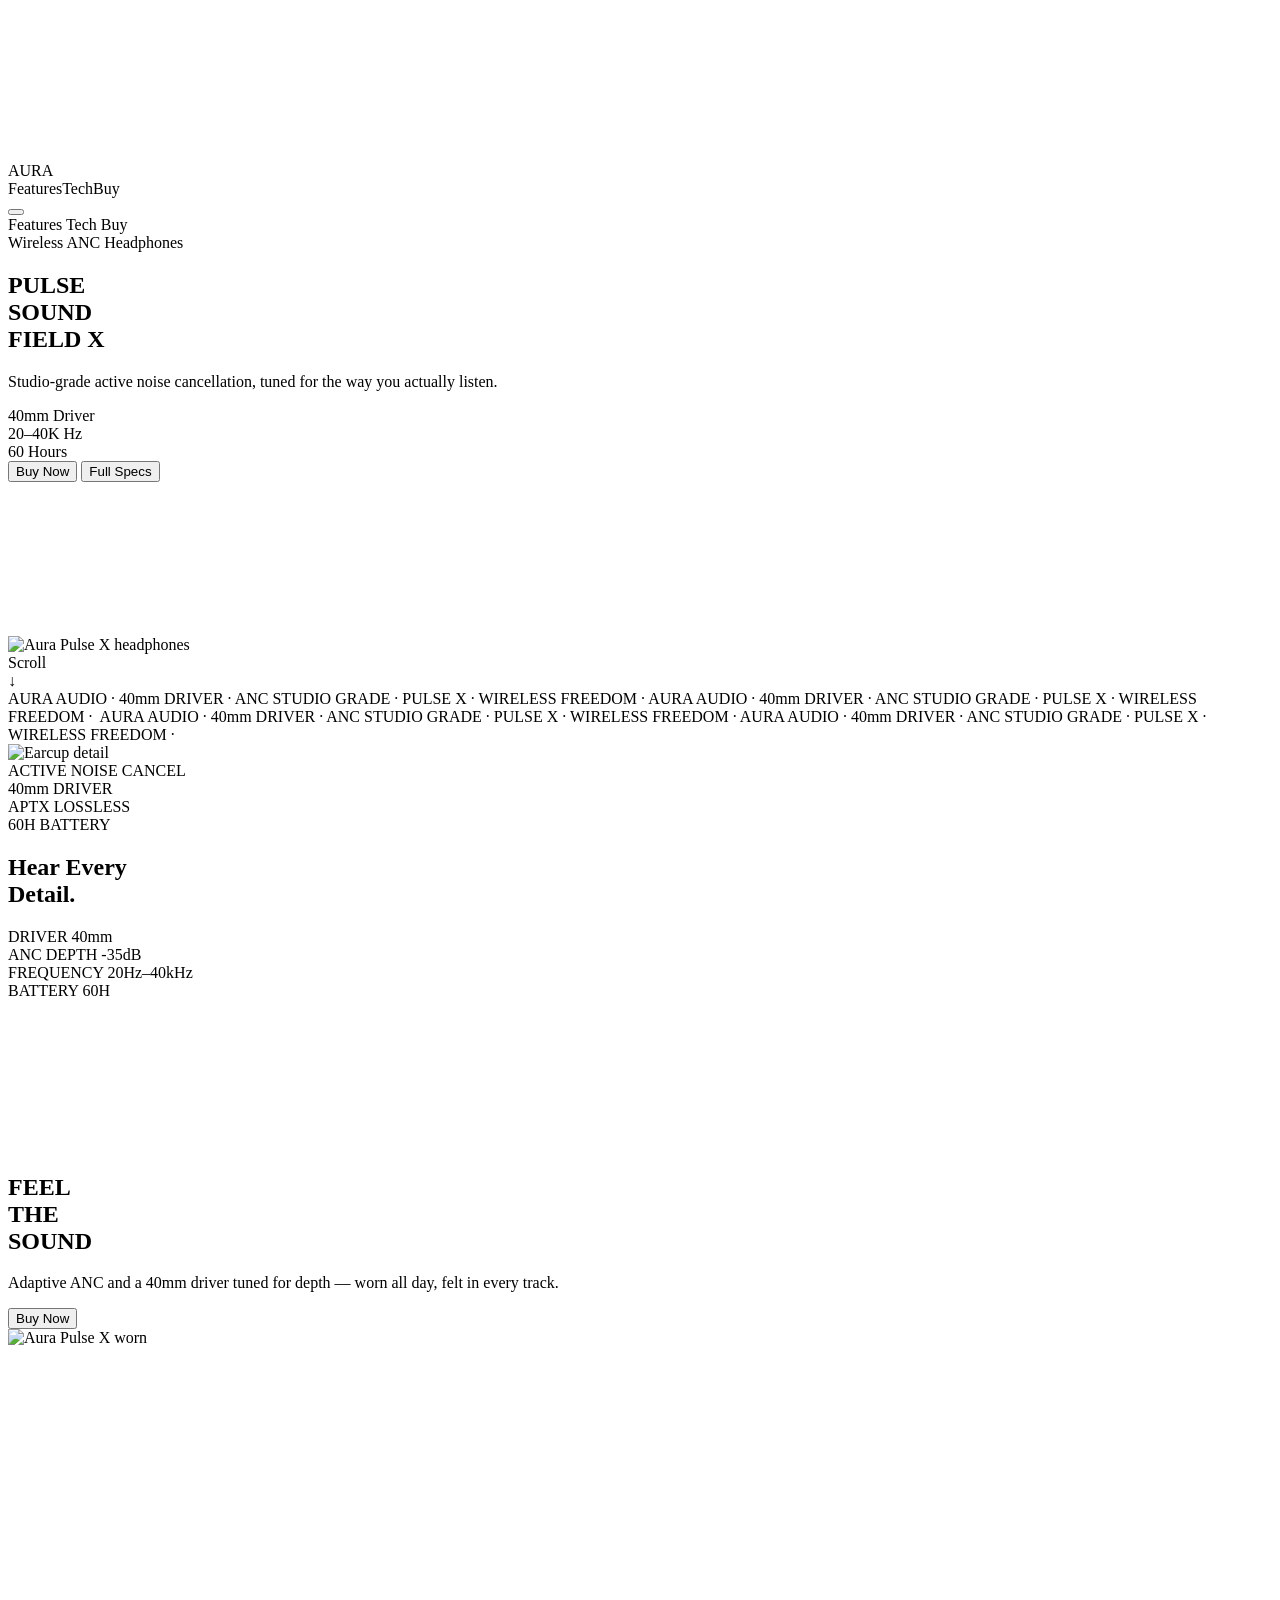
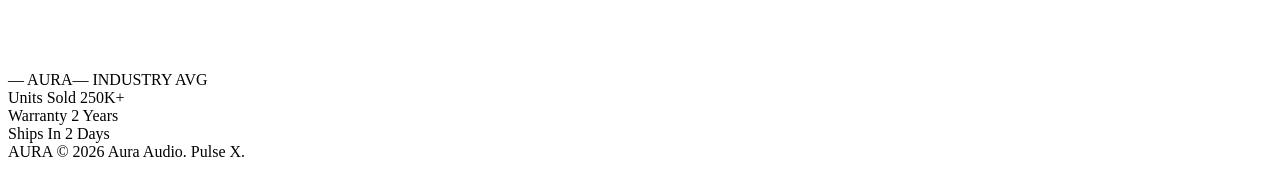
==== index.html @ ed6554eb "Add files via upload" ====
<!DOCTYPE html>
<html lang="en">
<head>
<meta charset="utf-8">
<title>Aura Pulse X — Wireless ANC Headphones</title>
<meta name="viewport" content="width=device-width, initial-scale=1">
<meta name="description" content="Aura Pulse X — studio-grade active noise cancellation wireless headphones. 40mm driver, 60 hour battery, aptX lossless.">
<link rel="preconnect" href="https://fonts.googleapis.com">
<link rel="preconnect" href="https://fonts.gstatic.com" crossorigin>
<link href="https://fonts.googleapis.com/css2?family=Bebas+Neue&family=Barlow+Condensed:wght@400;500;600;700&family=Barlow:wght@300;400;500;600&display=swap" rel="stylesheet">
<link rel="stylesheet" href="styles.css">
</head>
<body>

<div class="root">

  <div class="cursor-dot" id="cursorDot"></div>
  <div class="cursor-ring" id="cursorRing"></div>
  <canvas class="trail-canvas" id="trailCanvas"></canvas>

  <!-- NAV -->
  <nav class="nav">
    <div class="nav-logo">AURA</div>
    <div class="nav-links">
      <span>Features</span><span>Tech</span><span>Buy</span>
    </div>
    <button class="hamburger" id="hamburger" aria-label="Toggle menu">
      <span class="bar-top"></span>
      <span class="bar-mid"></span>
      <span class="bar-bot"></span>
    </button>
  </nav>

  <div class="mobile-menu" id="mobileMenu">
    <span>Features</span>
    <span>Tech</span>
    <span>Buy</span>
  </div>

  <!-- HERO -->
  <section class="hero">
    <div class="hero-left">
      <div class="hero-eyebrow">Wireless ANC Headphones</div>
      <h1 class="hero-heading">
        <span class="l1">PULSE</span><br>
        <span class="l2">SOUND</span><br>
        <span class="l3">FIELD X</span>
      </h1>
      <p class="hero-copy">Studio-grade active noise cancellation, tuned for the way you actually listen.</p>

      <div class="hero-stats">
        <div class="hero-stat"><span class="num">40</span><span class="unit">mm Driver</span></div>
        <div class="hero-stat-divider"></div>
        <div class="hero-stat"><span class="num">20–40K</span><span class="unit"> Hz</span></div>
        <div class="hero-stat-divider"></div>
        <div class="hero-stat"><span class="num">60</span><span class="unit"> Hours</span></div>
      </div>

      <div class="hero-actions">
        <button class="btn-solid">Buy Now</button>
        <button class="btn-outline">Full Specs</button>
      </div>
    </div>

    <div class="hero-right" id="heroRight">
      <canvas class="hero-canvas" id="heroCanvas"></canvas>
      <div class="hero-glow"></div>
      <img class="hero-img" id="heroImg" src="assets/hero-headphones-sm.png" alt="Aura Pulse X headphones">
    </div>

    <div class="scroll-hint">
      <span>Scroll</span>
      <div class="arrow">↓</div>
    </div>
  </section>

  <!-- TICKER -->
  <div class="ticker-wrap">
    <div class="ticker-track">
      <span>AURA AUDIO · 40mm DRIVER · ANC STUDIO GRADE · PULSE X · WIRELESS FREEDOM · AURA AUDIO · 40mm DRIVER · ANC STUDIO GRADE · PULSE X · WIRELESS FREEDOM ·&nbsp;</span>
      <span>AURA AUDIO · 40mm DRIVER · ANC STUDIO GRADE · PULSE X · WIRELESS FREEDOM · AURA AUDIO · 40mm DRIVER · ANC STUDIO GRADE · PULSE X · WIRELESS FREEDOM ·&nbsp;</span>
    </div>
  </div>

  <!-- TECHNOLOGY -->
  <section class="tech" id="techSection">
    <div class="tech-img-wrap">
      <img src="assets/earcup-closeup-sm.png" alt="Earcup detail">
      <div class="scan-line"></div>
      <div class="corner tl"></div>
      <div class="corner tr"></div>
      <div class="corner bl"></div>
      <div class="corner br"></div>
      <div class="chip c1">ACTIVE NOISE CANCEL</div>
      <div class="chip c2">40mm DRIVER</div>
      <div class="chip c3">APTX LOSSLESS</div>
      <div class="chip c4">60H BATTERY</div>
    </div>

    <div class="tech-right">
      <h2 class="tech-heading">
        <span class="l1">Hear Every</span><br><span class="l2">Detail.</span>
      </h2>
      <div class="spec-list" id="specList">
        <div class="spec-card" style="--bar-pct:82%">
          <div class="spec-row">
            <span class="spec-label">DRIVER</span>
            <span class="spec-value">40mm</span>
          </div>
          <div class="spec-bar-track"><div class="spec-bar-fill"></div></div>
        </div>
        <div class="spec-card" style="--bar-pct:90%">
          <div class="spec-row">
            <span class="spec-label">ANC DEPTH</span>
            <span class="spec-value">-35dB</span>
          </div>
          <div class="spec-bar-track"><div class="spec-bar-fill"></div></div>
        </div>
        <div class="spec-card" style="--bar-pct:96%">
          <div class="spec-row">
            <span class="spec-label">FREQUENCY</span>
            <span class="spec-value">20Hz–40kHz</span>
          </div>
          <div class="spec-bar-track"><div class="spec-bar-fill"></div></div>
        </div>
        <div class="spec-card" style="--bar-pct:100%">
          <div class="spec-row">
            <span class="spec-label">BATTERY</span>
            <span class="spec-value">60H</span>
          </div>
          <div class="spec-bar-track"><div class="spec-bar-fill"></div></div>
        </div>
      </div>
    </div>
  </section>

  <!-- EXPERIENCE -->
  <section class="experience" id="expSection">
    <canvas class="spark-canvas" id="sparkCanvas"></canvas>

    <div class="exp-left">
      <h2 class="exp-heading">
        <span class="l1">FEEL</span><br><span class="l2">THE</span><br><span class="l3">SOUND</span>
      </h2>
      <p class="exp-copy">Adaptive ANC and a 40mm driver tuned for depth — worn all day, felt in every track.</p>
      <button class="btn-outline-lg">Buy Now</button>
    </div>

    <div class="exp-img-col">
      <div class="exp-img-inner">
        <div class="exp-img-glow"></div>
        <img src="assets/lifestyle-worn-sm.png" alt="Aura Pulse X worn">
      </div>
    </div>

    <div class="exp-right">
      <canvas class="radar-canvas" id="radarCanvas" width="320" height="320"></canvas>
      <div class="radar-legend">
        <span class="aura">— AURA</span><span class="industry">— INDUSTRY AVG</span>
      </div>
      <div class="stat-list" id="statList">
        <div class="stat-card">
          <span class="stat-label">Units Sold</span>
          <span class="stat-value">250K+</span>
        </div>
        <div class="stat-card">
          <span class="stat-label">Warranty</span>
          <span class="stat-value">2 Years</span>
        </div>
        <div class="stat-card">
          <span class="stat-label">Ships In</span>
          <span class="stat-value">2 Days</span>
        </div>
      </div>
    </div>
  </section>

  <footer class="footer">
    <span>AURA</span>
    <span>© 2026 Aura Audio. Pulse X.</span>
  </footer>

</div>

<script src="script.js"></script>
</body>
</html>
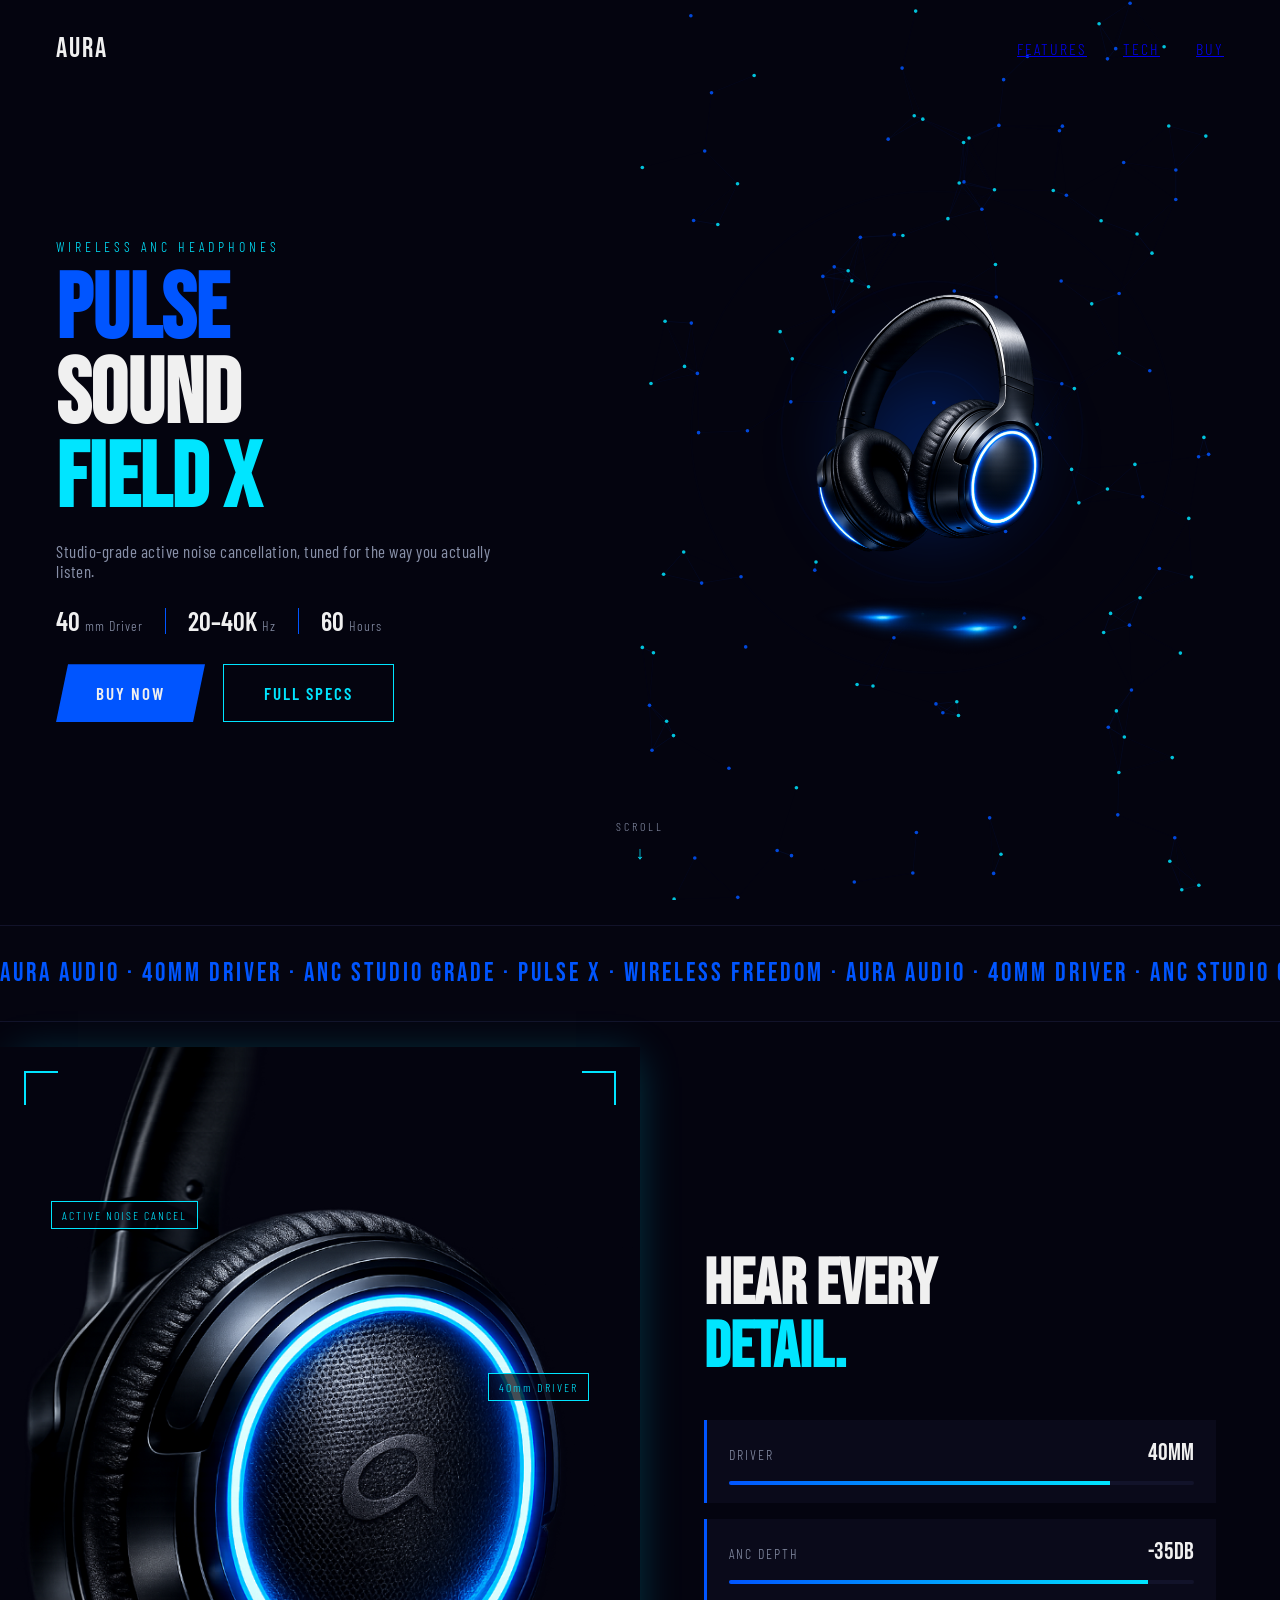
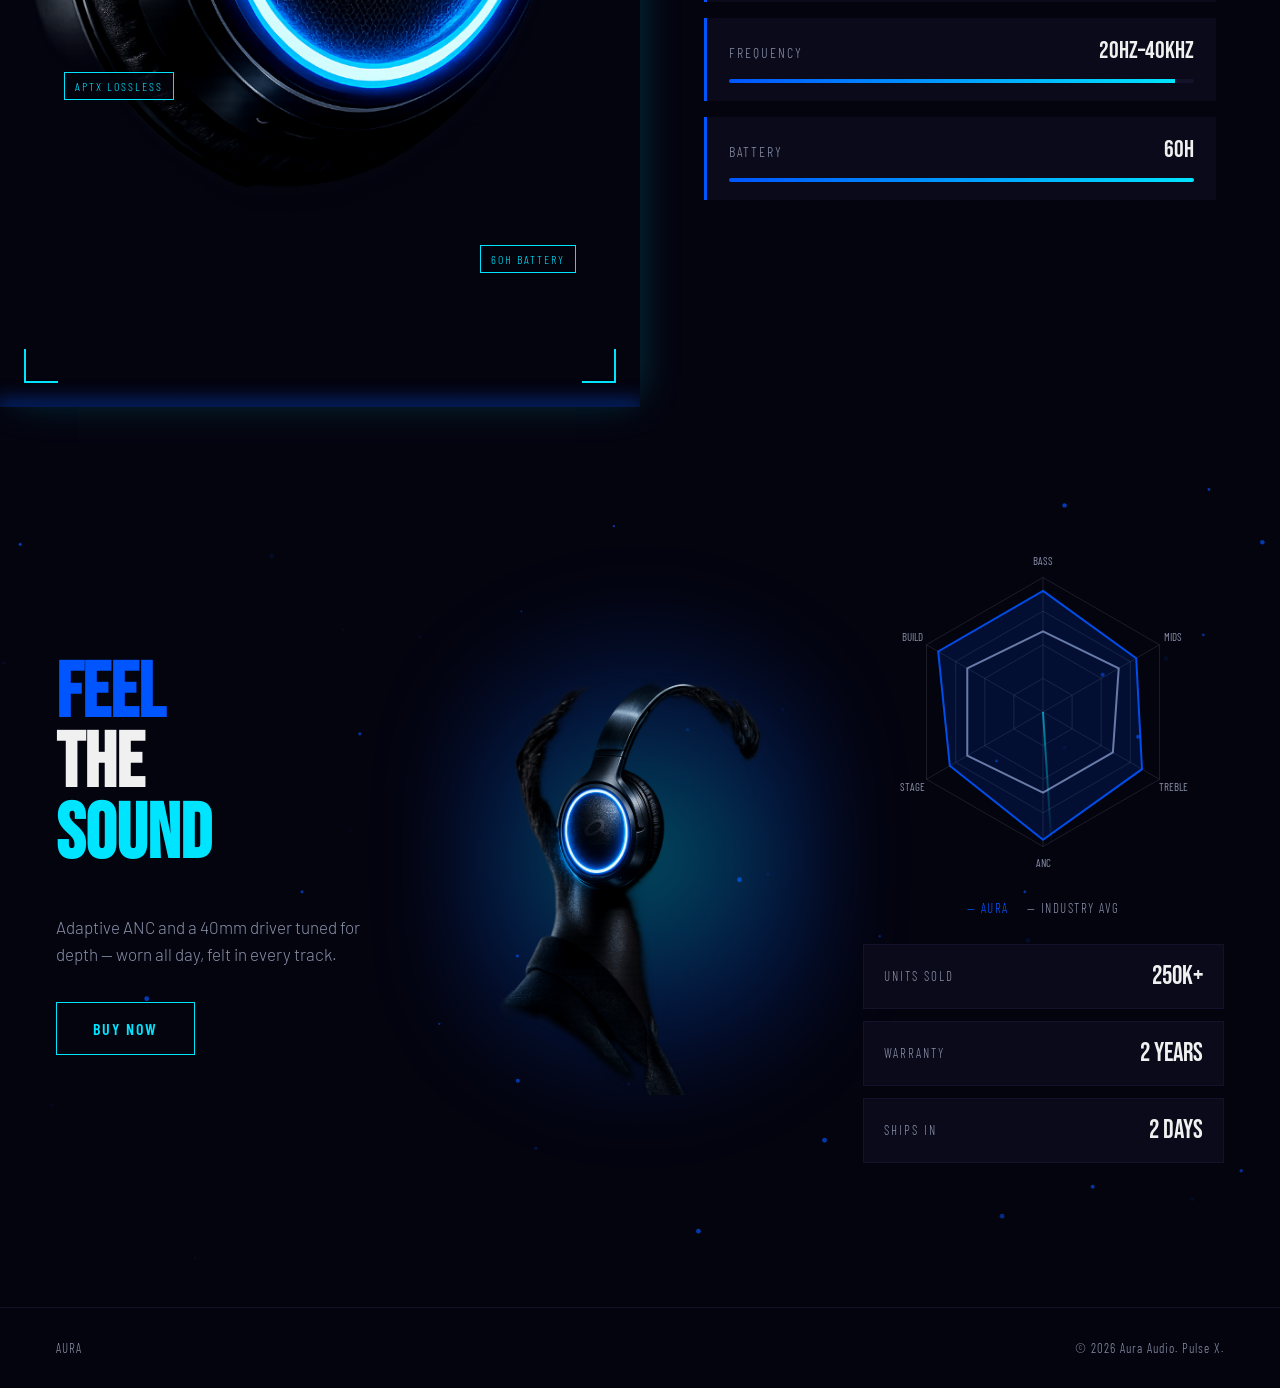
==== commit 67623a97: "Update index.html" ====
--- a/index.html
+++ b/index.html
@@ -21,9 +21,11 @@
   <!-- NAV -->
   <nav class="nav">
     <div class="nav-logo">AURA</div>
-    <div class="nav-links">
-      <span>Features</span><span>Tech</span><span>Buy</span>
-    </div>
+   <div class="nav-links">
+    <a href="#hero">Features</a>
+    <a href="#techSection">Tech</a>
+    <a href="#expSection">Buy</a>
+</div>
     <button class="hamburger" id="hamburger" aria-label="Toggle menu">
       <span class="bar-top"></span>
       <span class="bar-mid"></span>
@@ -31,14 +33,14 @@
     </button>
   </nav>
 
-  <div class="mobile-menu" id="mobileMenu">
-    <span>Features</span>
-    <span>Tech</span>
-    <span>Buy</span>
-  </div>
+<div class="mobile-menu" id="mobileMenu">
+    <a href="#hero">Features</a>
+    <a href="#techSection">Tech</a>
+    <a href="#expSection">Buy</a>
+</div>
 
   <!-- HERO -->
-  <section class="hero">
+  <section class="hero" id="hero">
     <div class="hero-left">
       <div class="hero-eyebrow">Wireless ANC Headphones</div>
       <h1 class="hero-heading">
--- a/styles.css
+++ b/styles.css
@@ -0,0 +1,719 @@
+:root {
+  --bg: #04040F;
+  --text: #F0F0F0;
+  --blue: #0055FF;
+  --cyan: #00E5FF;
+  --muted: #8890A8;
+  --card-bg: #0a0a1a;
+  --line: #12132a;
+  --ticker-bg: #050510;
+}
+
+* { box-sizing: border-box; }
+
+html, body {
+  margin: 0;
+  padding: 0;
+  background: var(--bg);
+  color: var(--text);
+  font-family: 'Barlow', sans-serif;
+  font-weight: 300;
+  overflow-x: hidden;
+  width: 100%;
+}
+
+@media (min-width: 761px) {
+  body { cursor: none; }
+  button, a { cursor: none; }
+}
+
+img { max-width: 100%; }
+
+.root {
+  position: relative;
+  width: 100%;
+}
+
+/* ---------- Custom cursor ---------- */
+.cursor-dot {
+  position: fixed;
+  top: 0; left: 0;
+  width: 10px; height: 10px;
+  border-radius: 50%;
+  background: var(--blue);
+  box-shadow: 0 0 10px 2px rgba(0,85,255,0.8);
+  pointer-events: none;
+  z-index: 9999;
+  transform: translate3d(-100px, -100px, 0);
+}
+
+.cursor-ring {
+  position: fixed;
+  top: 0; left: 0;
+  width: 34px; height: 34px;
+  margin-left: -17px; margin-top: -17px;
+  border-radius: 50%;
+  border: 1.5px solid var(--cyan);
+  pointer-events: none;
+  z-index: 9998;
+  box-shadow: 0 0 12px rgba(0,229,255,0.5);
+  transform: translate3d(-100px, -100px, 0);
+}
+
+.trail-canvas {
+  position: fixed;
+  inset: 0;
+  width: 100%;
+  height: 100%;
+  pointer-events: none;
+  z-index: 9997;
+}
+
+.cursor-dot, .cursor-ring, .trail-canvas {
+  display: none;
+}
+
+@media (min-width: 761px) {
+  .cursor-dot, .cursor-ring, .trail-canvas {
+    display: block;
+  }
+}
+
+/* ---------- Nav ---------- */
+.nav {
+  position: absolute;
+  top: 0; left: 0; right: 0;
+  display: flex;
+  justify-content: space-between;
+  align-items: center;
+  padding: 32px 56px;
+  z-index: 20;
+}
+
+.nav-logo {
+  font-family: 'Bebas Neue', sans-serif;
+  font-size: 28px;
+  letter-spacing: 2px;
+  color: var(--text);
+}
+
+.nav-links {
+  display: flex;
+  gap: 36px;
+  font-family: 'Barlow Condensed', sans-serif;
+  font-size: 16px;
+  letter-spacing: 2px;
+  text-transform: uppercase;
+  color: var(--muted);
+}
+
+.hamburger {
+  display: none;
+  flex-direction: column;
+  gap: 5px;
+  background: none;
+  border: none;
+  padding: 8px;
+  z-index: 21;
+}
+
+.hamburger span {
+  width: 22px;
+  height: 2px;
+  background: var(--text);
+  transition: transform 0.25s ease, opacity 0.25s ease;
+}
+
+.hamburger.open .bar-top { transform: translateY(7px) rotate(45deg); }
+.hamburger.open .bar-mid { opacity: 0; }
+.hamburger.open .bar-bot { transform: translateY(-7px) rotate(-45deg); }
+
+.mobile-menu {
+  display: none;
+  flex-direction: column;
+  gap: 28px;
+  position: fixed;
+  inset: 0;
+  background: var(--bg);
+  padding: 96px 32px 32px;
+  height: 0;
+  overflow: hidden;
+  opacity: 0;
+  pointer-events: none;
+  transition: height 0.3s ease, opacity 0.25s ease;
+  z-index: 19;
+  font-family: 'Barlow Condensed', sans-serif;
+  font-size: 28px;
+  letter-spacing: 2px;
+  text-transform: uppercase;
+  color: var(--text);
+}
+
+.mobile-menu.open {
+  height: 100vh;
+  opacity: 1;
+  pointer-events: auto;
+}
+
+@media (max-width: 760px) {
+  .nav {
+    position: fixed;
+    padding: 20px 20px;
+    background: var(--bg);
+  }
+  .nav-links { display: none; }
+  .hamburger { display: flex; }
+  .mobile-menu { display: flex; }
+}
+
+/* ---------- Hero ---------- */
+.hero {
+  height: 100vh;
+  box-sizing: border-box;
+  display: grid;
+  grid-template-columns: 1fr 1fr;
+  align-items: center;
+  padding: 0 56px;
+  position: relative;
+  overflow: hidden;
+}
+
+.hero-left {
+  position: relative;
+  z-index: 5;
+  padding-top: 60px;
+}
+
+.hero-eyebrow {
+  font-family: 'Barlow Condensed', sans-serif;
+  font-size: 14px;
+  letter-spacing: 4px;
+  color: var(--cyan);
+  margin: 0 0 14px;
+  text-transform: uppercase;
+}
+
+.hero-heading {
+  font-family: 'Bebas Neue', sans-serif;
+  font-size: clamp(52px, 7.2vw, 108px);
+  line-height: 0.92;
+  margin: 0;
+}
+
+.hero-heading .l1 { color: var(--blue); }
+.hero-heading .l2 { color: var(--text); }
+.hero-heading .l3 { color: var(--cyan); }
+
+.hero-copy {
+  font-family: 'Barlow Condensed', sans-serif;
+  font-weight: 400;
+  font-size: 17px;
+  color: var(--muted);
+  letter-spacing: 0.5px;
+  max-width: 460px;
+  margin: 18px 0 24px;
+}
+
+.hero-stats {
+  display: flex;
+  align-items: center;
+  gap: 22px;
+  margin-bottom: 28px;
+  flex-wrap: wrap;
+}
+
+.hero-stat {
+  font-family: 'Barlow Condensed', sans-serif;
+  display: flex;
+  align-items: baseline;
+  gap: 5px;
+}
+
+.hero-stat .num {
+  font-size: 26px;
+  font-weight: 600;
+  color: var(--text);
+}
+
+.hero-stat .unit {
+  font-size: 14px;
+  color: var(--muted);
+  letter-spacing: 1px;
+}
+
+.hero-stat-divider {
+  width: 1px;
+  height: 26px;
+  background: var(--blue);
+}
+
+.hero-actions {
+  display: flex;
+  gap: 18px;
+}
+
+.btn-solid {
+  background: var(--blue);
+  color: var(--text);
+  border: none;
+  padding: 18px 40px;
+  font-family: 'Barlow Condensed', sans-serif;
+  font-size: 17px;
+  letter-spacing: 2px;
+  font-weight: 600;
+  text-transform: uppercase;
+  clip-path: polygon(12px 0, 100% 0, calc(100% - 12px) 100%, 0 100%);
+}
+
+.btn-outline {
+  background: transparent;
+  color: var(--cyan);
+  border: 1.5px solid var(--cyan);
+  padding: 18px 40px;
+  font-family: 'Barlow Condensed', sans-serif;
+  font-size: 17px;
+  letter-spacing: 2px;
+  font-weight: 600;
+  text-transform: uppercase;
+}
+
+.btn-outline-lg {
+  background: transparent;
+  color: var(--cyan);
+  border: 1.5px solid var(--cyan);
+  padding: 16px 36px;
+  font-family: 'Barlow Condensed', sans-serif;
+  font-size: 16px;
+  letter-spacing: 2px;
+  font-weight: 600;
+  text-transform: uppercase;
+  align-self: flex-start;
+  transition: background 0.25s ease, color 0.25s ease;
+}
+
+.btn-outline-lg:hover {
+  background: var(--blue);
+  color: var(--text);
+  border-color: var(--blue);
+}
+
+.hero-right {
+  position: relative;
+  height: 100%;
+  display: flex;
+  align-items: center;
+  justify-content: center;
+}
+
+.hero-canvas {
+  position: absolute;
+  inset: 0;
+  width: 100%;
+  height: 100%;
+}
+
+.hero-glow {
+  position: absolute;
+  width: 260px;
+  height: 260px;
+  border-radius: 50%;
+  background: radial-gradient(circle, rgba(0,85,255,0.35), transparent 70%);
+  filter: blur(30px);
+  pointer-events: none;
+}
+
+.hero-img {
+  position: relative;
+  width: min(60%, 460px);
+  z-index: 3;
+  transition: transform 0.15s ease-out;
+  will-change: transform;
+}
+
+.scroll-hint {
+  display: flex;
+  position: absolute;
+  bottom: 36px;
+  left: 50%;
+  transform: translateX(-50%);
+  flex-direction: column;
+  align-items: center;
+  gap: 8px;
+  color: var(--muted);
+}
+
+.scroll-hint span {
+  font-family: 'Barlow Condensed', sans-serif;
+  font-size: 12px;
+  letter-spacing: 3px;
+  text-transform: uppercase;
+}
+
+.scroll-hint .arrow {
+  animation: scroll-arrow 1.8s ease-in-out infinite;
+  font-size: 18px;
+  color: var(--cyan);
+}
+
+@media (max-width: 760px) {
+  .hero {
+    height: auto;
+    grid-template-columns: 1fr;
+    padding: 110px 24px 60px;
+    overflow: visible;
+    gap: 32px;
+  }
+  .hero-left { padding-top: 0; order: 0; }
+  .hero-right { height: 320px; order: 2; }
+  .hero-heading { font-size: clamp(80px, 22vw, 130px); }
+  .scroll-hint { display: none; }
+}
+
+/* ---------- Ticker ---------- */
+.ticker-wrap {
+  width: 100%;
+  overflow: hidden;
+  background: var(--ticker-bg);
+  border-top: 1px solid var(--line);
+  border-bottom: 1px solid var(--line);
+  padding: 32px 0;
+  margin: 25px 0;
+}
+
+.ticker-track {
+  display: inline-flex;
+  white-space: nowrap;
+  animation: ticker-scroll 22s linear infinite;
+}
+
+.ticker-track span {
+  font-family: 'Bebas Neue', sans-serif;
+  font-size: 26px;
+  letter-spacing: 3px;
+  color: var(--blue);
+  padding-right: 40px;
+}
+
+@media (max-width: 760px) {
+  .ticker-track span { font-size: 18px; }
+}
+
+/* ---------- Tech section ---------- */
+.tech {
+  display: grid;
+  grid-template-columns: 1fr 1fr;
+  min-height: 100vh;
+}
+
+.tech-img-wrap {
+  position: relative;
+  overflow: hidden;
+  box-shadow: 6px 0 40px -10px rgba(0,229,255,0.25);
+}
+
+.tech-img-wrap img {
+  width: 100%;
+  height: 100%;
+  object-fit: cover;
+  display: block;
+}
+
+.scan-line {
+  position: absolute;
+  left: 0; right: 0;
+  height: 2px;
+  background: linear-gradient(90deg, transparent, var(--blue), transparent);
+  box-shadow: 0 0 20px 4px rgba(0,85,255,0.7);
+  animation: scan-sweep 3.2s linear infinite;
+}
+
+.corner {
+  position: absolute;
+  width: 34px;
+  height: 34px;
+}
+
+.corner.tl { top: 24px; left: 24px; border-top: 2px solid var(--cyan); border-left: 2px solid var(--cyan); }
+.corner.tr { top: 24px; right: 24px; border-top: 2px solid var(--cyan); border-right: 2px solid var(--cyan); }
+.corner.bl { bottom: 24px; left: 24px; border-bottom: 2px solid var(--cyan); border-left: 2px solid var(--cyan); }
+.corner.br { bottom: 24px; right: 24px; border-bottom: 2px solid var(--cyan); border-right: 2px solid var(--cyan); }
+
+.chip {
+  position: absolute;
+  font-family: 'Barlow Condensed', sans-serif;
+  font-size: 12px;
+  letter-spacing: 2px;
+  color: var(--cyan);
+  background: rgba(4,4,15,0.7);
+  padding: 6px 10px;
+  border: 1px solid var(--cyan);
+  animation: blink-chip 2.4s ease-in-out infinite;
+}
+
+.chip.c1 { top: 16%; left: 8%; }
+.chip.c2 { top: 34%; right: 8%; animation-delay: 0.6s; }
+.chip.c3 { bottom: 32%; left: 10%; animation-delay: 1.2s; }
+.chip.c4 { bottom: 14%; right: 10%; animation-delay: 1.8s; }
+
+.tech-right {
+  padding: 80px 64px;
+  display: flex;
+  flex-direction: column;
+  justify-content: center;
+}
+
+.tech-heading {
+  font-family: 'Bebas Neue', sans-serif;
+  font-size: clamp(44px, 5vw, 72px);
+  line-height: 0.98;
+  margin: 0 0 40px;
+}
+
+.tech-heading .l1 { color: var(--text); }
+.tech-heading .l2 { color: var(--cyan); }
+
+.spec-list {
+  display: flex;
+  flex-direction: column;
+  gap: 16px;
+}
+
+.spec-card {
+  background: var(--card-bg);
+  border-left: 3px solid var(--blue);
+  padding: 18px 22px;
+  transition: transform 0.25s ease, border-color 0.25s ease;
+}
+
+.spec-card:hover,
+.spec-card.hovered {
+  border-left-color: var(--cyan);
+  transform: translateX(10px);
+}
+
+.spec-row {
+  display: flex;
+  justify-content: space-between;
+  align-items: baseline;
+}
+
+.spec-label {
+  font-family: 'Barlow Condensed', sans-serif;
+  font-size: 14px;
+  letter-spacing: 2px;
+  text-transform: uppercase;
+  color: var(--muted);
+}
+
+.spec-value {
+  font-family: 'Bebas Neue', sans-serif;
+  font-size: 24px;
+  color: var(--text);
+  transition: color 0.25s ease, text-shadow 0.25s ease;
+}
+
+.spec-card:hover .spec-value,
+.spec-card.hovered .spec-value {
+  color: var(--cyan);
+  text-shadow: 0 0 14px rgba(0,229,255,0.7);
+}
+
+.spec-bar-track {
+  width: 100%;
+  height: 4px;
+  background: var(--line);
+  margin-top: 14px;
+  border-radius: 2px;
+  overflow: hidden;
+}
+
+.spec-bar-fill {
+  height: 100%;
+  width: 0%;
+  background: linear-gradient(90deg, var(--blue), var(--cyan));
+  transition: width 1.3s cubic-bezier(0.16,1,0.3,1);
+}
+
+.tech.revealed .spec-bar-fill { width: var(--bar-pct); }
+
+@media (max-width: 760px) {
+  .tech { grid-template-columns: 1fr; min-height: auto; }
+  .tech-img-wrap { height: 360px; }
+  .tech-right { padding: 48px 24px; }
+}
+
+/* ---------- Experience section ---------- */
+.experience {
+  position: relative;
+  display: grid;
+  grid-template-columns: 1fr 1.1fr 1fr;
+  gap: 24px;
+  min-height: 100vh;
+  padding: 90px 56px;
+  overflow: hidden;
+}
+
+.spark-canvas {
+  position: absolute;
+  inset: 0;
+  width: 100%;
+  height: 100%;
+  pointer-events: none;
+  z-index: 0;
+}
+
+.exp-left {
+  display: flex;
+  flex-direction: column;
+  justify-content: center;
+  position: relative;
+  z-index: 2;
+}
+
+.exp-heading {
+  font-family: 'Bebas Neue', sans-serif;
+  font-size: clamp(48px, 6vw, 84px);
+  line-height: 0.92;
+  margin: 0 0 26px;
+}
+
+.exp-heading .l1 { color: var(--blue); }
+.exp-heading .l2 { color: var(--text); }
+.exp-heading .l3 { color: var(--cyan); }
+
+.exp-copy {
+  font-family: 'Barlow', sans-serif;
+  font-weight: 300;
+  font-size: 17px;
+  line-height: 1.6;
+  color: var(--muted);
+  max-width: 340px;
+  margin-bottom: 34px;
+}
+
+.exp-img-col {
+  display: flex;
+  align-items: center;
+  justify-content: center;
+  position: relative;
+  z-index: 2;
+}
+
+.exp-img-inner {
+  position: relative;
+  width: min(80%, 420px);
+  animation: drift-float 6s ease-in-out infinite;
+}
+
+.exp-img-glow {
+  position: absolute;
+  inset: -10%;
+  background: radial-gradient(circle, rgba(0,229,255,0.35), rgba(0,85,255,0.2) 45%, transparent 75%);
+  filter: blur(40px);
+}
+
+.exp-img-inner img {
+  position: relative;
+  width: 100%;
+  display: block;
+}
+
+.exp-right {
+  display: flex;
+  flex-direction: column;
+  justify-content: center;
+  gap: 28px;
+  position: relative;
+  z-index: 2;
+}
+
+.radar-canvas {
+  width: 100%;
+  max-width: 320px;
+  align-self: center;
+}
+
+.radar-legend {
+  display: flex;
+  justify-content: center;
+  gap: 18px;
+  font-family: 'Barlow Condensed', sans-serif;
+  font-size: 13px;
+  letter-spacing: 1.5px;
+}
+
+.radar-legend .aura { color: var(--blue); }
+.radar-legend .industry { color: var(--muted); }
+
+.stat-list {
+  display: flex;
+  flex-direction: column;
+  gap: 12px;
+}
+
+.stat-card {
+  display: flex;
+  justify-content: space-between;
+  align-items: center;
+  background: var(--card-bg);
+  padding: 16px 20px;
+  border: 1px solid var(--line);
+  transition: all 0.25s ease;
+}
+
+.stat-card:hover,
+.stat-card.hovered {
+  border-color: var(--cyan);
+  box-shadow: 0 0 20px rgba(0,229,255,0.35);
+  transform: translateX(-8px);
+}
+
+.stat-label {
+  font-family: 'Barlow Condensed', sans-serif;
+  font-size: 13px;
+  letter-spacing: 2px;
+  color: var(--muted);
+  text-transform: uppercase;
+}
+
+.stat-value {
+  font-family: 'Bebas Neue', sans-serif;
+  font-size: 26px;
+  color: var(--text);
+}
+
+@media (max-width: 760px) {
+  .experience {
+    grid-template-columns: 1fr;
+    gap: 48px;
+    min-height: auto;
+    padding: 60px 24px;
+  }
+  .exp-img-col { order: -1; }
+}
+
+/* ---------- Footer ---------- */
+.footer {
+  display: flex;
+  justify-content: space-between;
+  align-items: center;
+  padding: 32px 56px;
+  border-top: 1px solid var(--line);
+  font-family: 'Barlow Condensed', sans-serif;
+  font-size: 13px;
+  letter-spacing: 1px;
+  color: var(--muted);
+  flex-wrap: wrap;
+  gap: 8px;
+}
+
+@media (max-width: 760px) {
+  .footer { padding: 24px 24px; }
+}
+
+/* ---------- Keyframes ---------- */
+@keyframes ticker-scroll { from { transform: translateX(0); } to { transform: translateX(-50%); } }
+@keyframes scroll-arrow { 0%, 100% { transform: translateY(0); opacity: 0.4; } 50% { transform: translateY(10px); opacity: 1; } }
+@keyframes scan-sweep { 0% { top: -10%; } 100% { top: 110%; } }
+@keyframes blink-chip { 0%, 100% { opacity: 1; } 50% { opacity: 0.25; } }
+@keyframes drift-float { 0%, 100% { transform: translateY(0px); } 50% { transform: translateY(-18px); } }
